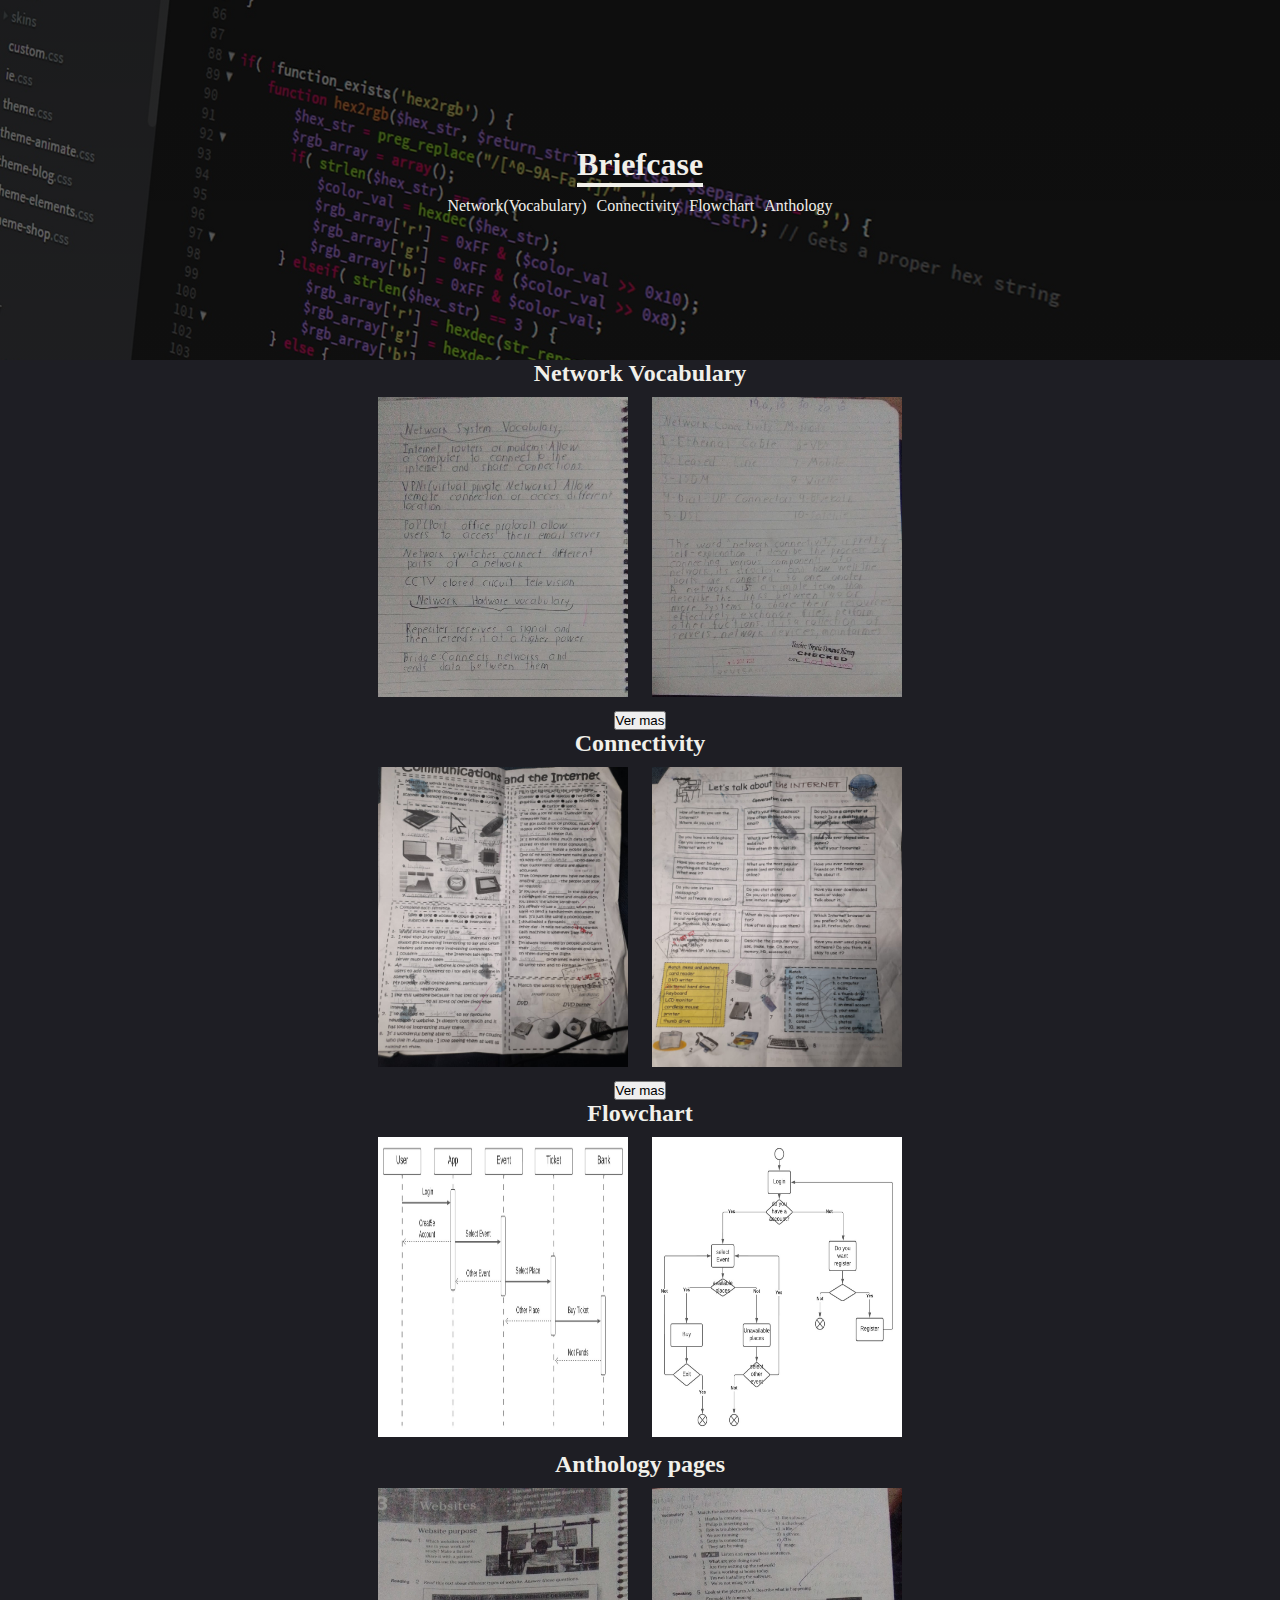
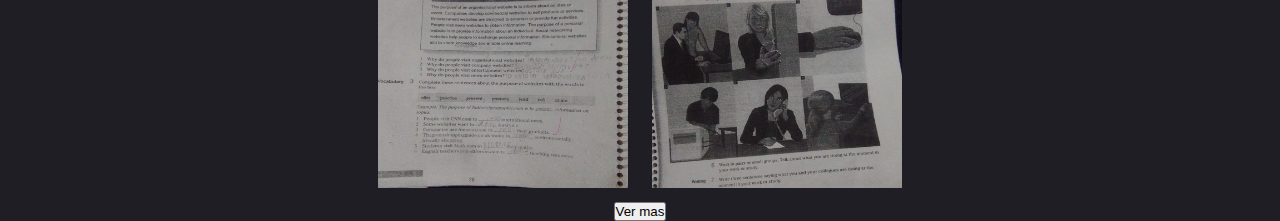
==== index.html @ 87aaf89b "first" ====
<!DOCTYPE html>
<html lang="es">
<head>
    <meta charset="UTF-8">
    <meta http-equiv="X-UA-Compatible" content="IE=edge">
    <meta name="viewport" content="width=device-width, initial-scale=1.0">
    <link rel="stylesheet" href="stylel.css">
    <title>Briefcase</title>
</head>
<body>
    <header class="encabezado">
        <h1>Briefcase</h1>
        <nav class="nav-menu">
            <ul>
                <li><a href="">Network(Vocabulary)</a></li>
                <li><a href="">Connectivity</a></li>
                <li><a href="">Flowchart</a></li>
                <li><a href="">Anthology</a></li>
            </ul>
        </nav>
    </header>
    <main>
        <div class="contenedor">
            <h2>Network Vocabulary</h2>
            <div class="images">
                <img src="./imagenes/WhatsApp Image 2022-11-26 at 10.19.42 PM.jpeg" alt="Network">
                <img src="./imagenes/WhatsApp Image 2022-11-26 at 10.19.43 PM (1).jpeg" alt="Network">
            </div>
            <button>Ver mas</button>
        </div>
        <div class="contenedor">
            <h2>Connectivity</h2>
            <div class="images">
                <img src="./imagenes/WhatsApp Image 2022-11-26 at 10.23.23 PM.jpeg" alt="Connectivity">
                <img src="./imagenes/WhatsApp Image 2022-11-26 at 10.23.24 PM.jpeg" alt="Connectivity">
            </div>
            <button>Ver mas</button>
        </div>
        <div class="contenedor">
            <h2>Flowchart</h2>
            <div class="images">
                <img src="./imagenes/WhatsApp Image 2022-11-26 at 9.37.47 PM (1).jpeg" alt="Flowchart">
                <img src="./imagenes/WhatsApp Image 2022-11-26 at 9.37.47 PM.jpeg" alt="Flowchart">
            </div>
        </div>
        <div class="contenedor">
            <h2>Anthology pages</h2>
            <div class="images">
                <img src="./imagenes/WhatsApp Image 2022-11-26 at 10.17.28 PM.jpeg" alt="Anthology">
                <img src="./imagenes/technology-wl-1066093-pxhere.com.jpg" alt="Anthology">
            </div>
            <button>Ver mas</button>
        </div>    
    </main>
</body>
</html>
---- stylel.css ----
:root{
    --black: #1E1E24;
    --celeste: #07A0C3;
    --azul: #004FFF;
    --gris: #E0DDCF;
    --blaco: #F1F0EA;
}
*{
    margin: 0;
    padding: 0;
    box-sizing: border-box;
}
body{
    background-color: var(--black);
    color: var(--blaco);
}
header{
    display: flex;
    flex-direction: column;
    justify-content: center;
    align-items: center;
    height: 40vh;
    background: linear-gradient(0deg, rgba(0, 0, 0, 0.575),rgba(0, 0, 0, 0.623)), url(./imagenes/technology-web-line-biology-coding-html-1066093-pxhere.com.jpg);
    background-position: center;
    background-size: cover;
    color: var(--blaco);
}
header ul{
    display: flex;
    align-items: center;
    justify-content: center;
    flex-wrap: wrap;
}
header ul li{
    list-style: none;
}
header ul li a{
    text-decoration: none;
    color: var(--blaco);
    margin: 5px;
}
header h1{
    border-bottom: 4px solid var(--blaco);
    font-size: 2em;
    margin-bottom: 10px;
}
img{
    width: 250px;
    height: 300px;
    margin: 10px;
    border: none;
    transition: all .5s;
}
img:hover{
    box-shadow: 1px 1px 4px 0 var(--azul);
}
.contenedor{
    display: flex;
    flex-direction: column;
    justify-content: center;
    align-items: center;
}
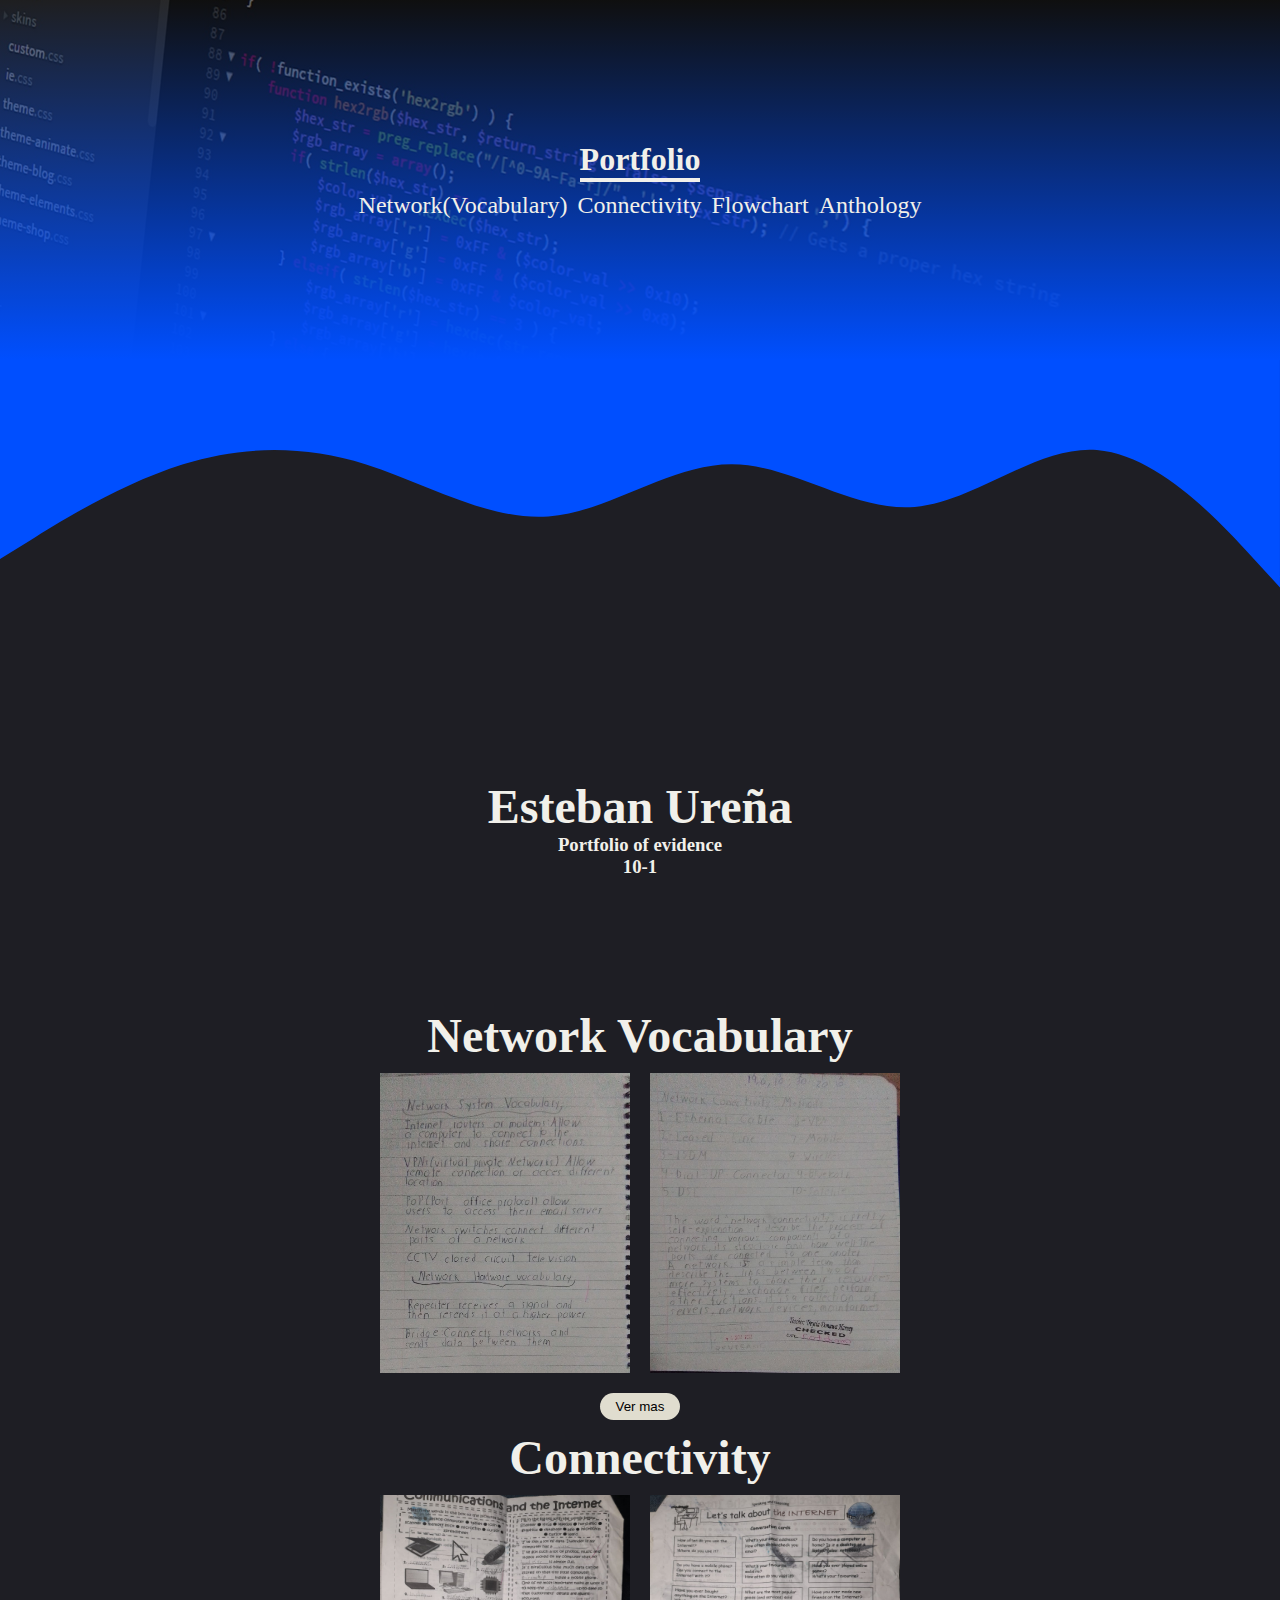
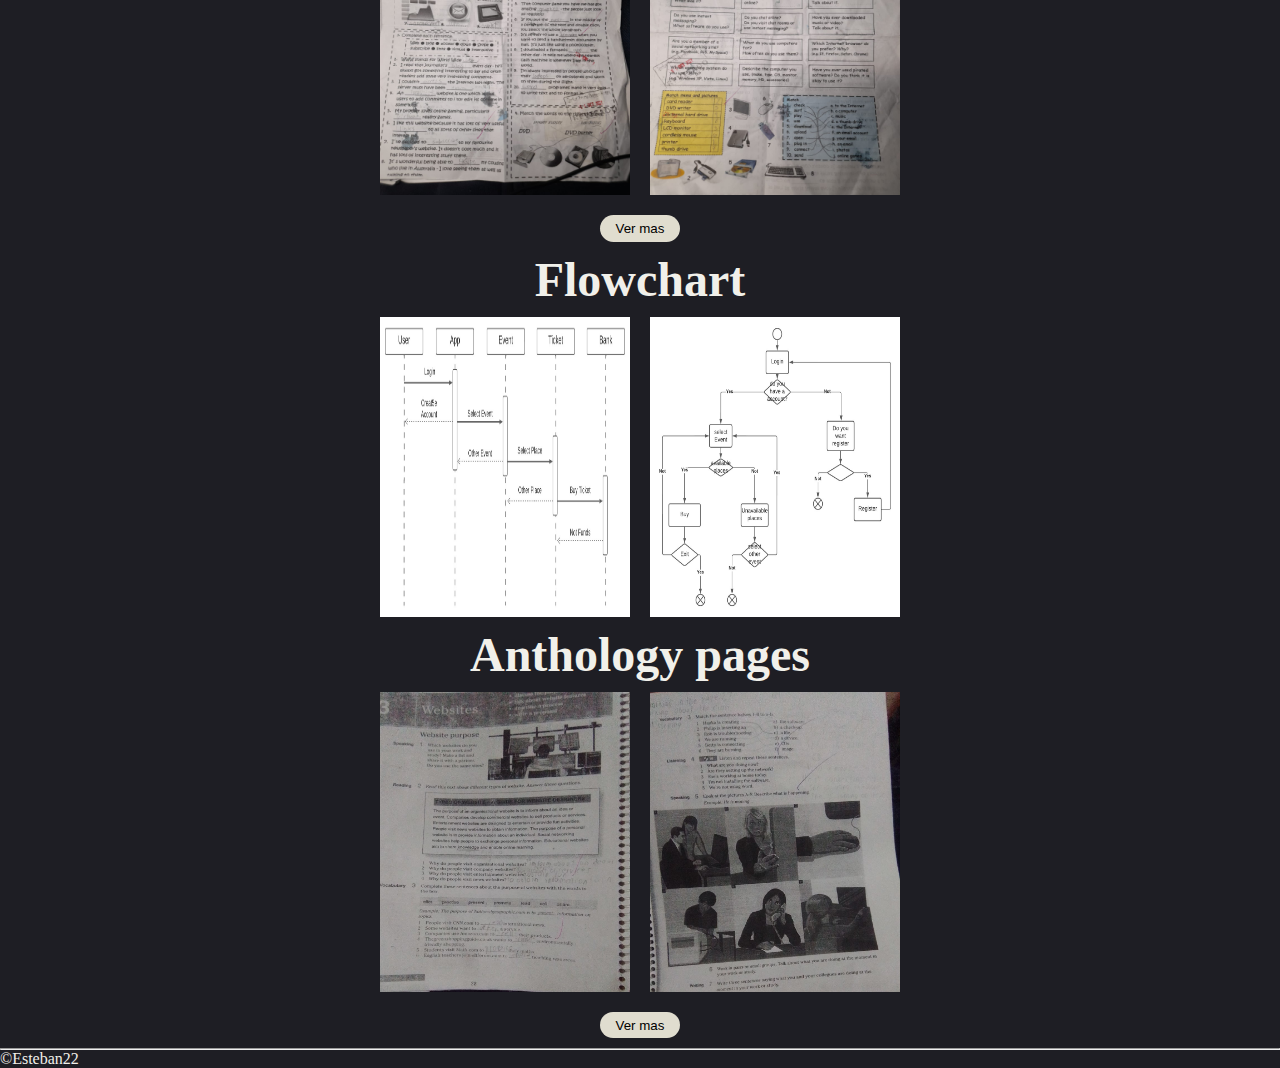
==== commit 00960622: "Second" ====
--- a/index.html
+++ b/index.html
@@ -5,11 +5,11 @@
     <meta http-equiv="X-UA-Compatible" content="IE=edge">
     <meta name="viewport" content="width=device-width, initial-scale=1.0">
     <link rel="stylesheet" href="stylel.css">
-    <title>Briefcase</title>
+    <title>Portfolio</title>
 </head>
 <body>
     <header class="encabezado">
-        <h1>Briefcase</h1>
+        <h1><a href="./index.html">Portfolio</a></h1>
         <nav class="nav-menu">
             <ul>
                 <li><a href="">Network(Vocabulary)</a></li>
@@ -19,38 +19,50 @@
             </ul>
         </nav>
     </header>
+    <svg xmlns="http://www.w3.org/2000/svg" viewBox="0 0 1440 320">
+        <path fill="#004FFF" fill-opacity="1" d="M0,224L34.3,202.7C68.6,181,137,139,206,117.3C274.3,96,343,96,411,117.3C480,139,549,181,617,176C685.7,171,754,117,823,117.3C891.4,117,960,171,1029,165.3C1097.1,160,1166,96,1234,101.3C1302.9,107,1371,181,1406,218.7L1440,256L1440,0L1405.7,0C1371.4,0,1303,0,1234,0C1165.7,0,1097,0,1029,0C960,0,891,0,823,0C754.3,0,686,0,617,0C548.6,0,480,0,411,0C342.9,0,274,0,206,0C137.1,0,69,0,34,0L0,0Z"></path>
+      </svg>
     <main>
+        <div class="perfil">
+            <h2 class="sub-title">Esteban Ureña</h2>
+            <h3>Portfolio of evidence</h3>
+            <h3>10-1</h3>
+        </div>
         <div class="contenedor">
-            <h2>Network Vocabulary</h2>
+            <h2 class="sub-title">Network Vocabulary</h2>
             <div class="images">
                 <img src="./imagenes/WhatsApp Image 2022-11-26 at 10.19.42 PM.jpeg" alt="Network">
                 <img src="./imagenes/WhatsApp Image 2022-11-26 at 10.19.43 PM (1).jpeg" alt="Network">
             </div>
-            <button>Ver mas</button>
+            <button class="botones">Ver mas</button>
         </div>
         <div class="contenedor">
-            <h2>Connectivity</h2>
+            <h2 class="sub-title">Connectivity</h2>
             <div class="images">
                 <img src="./imagenes/WhatsApp Image 2022-11-26 at 10.23.23 PM.jpeg" alt="Connectivity">
                 <img src="./imagenes/WhatsApp Image 2022-11-26 at 10.23.24 PM.jpeg" alt="Connectivity">
             </div>
-            <button>Ver mas</button>
+            <button class="botones">Ver mas</button>
         </div>
         <div class="contenedor">
-            <h2>Flowchart</h2>
+            <h2 class="sub-title">Flowchart</h2>
             <div class="images">
                 <img src="./imagenes/WhatsApp Image 2022-11-26 at 9.37.47 PM (1).jpeg" alt="Flowchart">
                 <img src="./imagenes/WhatsApp Image 2022-11-26 at 9.37.47 PM.jpeg" alt="Flowchart">
             </div>
         </div>
         <div class="contenedor">
-            <h2>Anthology pages</h2>
+            <h2 class="sub-title">Anthology pages</h2>
             <div class="images">
                 <img src="./imagenes/WhatsApp Image 2022-11-26 at 10.17.28 PM.jpeg" alt="Anthology">
                 <img src="./imagenes/technology-wl-1066093-pxhere.com.jpg" alt="Anthology">
             </div>
-            <button>Ver mas</button>
+            <button class="botones">Ver mas</button>
         </div>    
     </main>
+    <footer>
+        <hr>
+        <p>&copy;Esteban22</p>
+    </footer>
 </body>
 </html>--- a/stylel.css
+++ b/stylel.css
@@ -20,9 +20,13 @@
     justify-content: center;
     align-items: center;
     height: 40vh;
-    background: linear-gradient(0deg, rgba(0, 0, 0, 0.575),rgba(0, 0, 0, 0.623)), url(./imagenes/technology-web-line-biology-coding-html-1066093-pxhere.com.jpg);
+    background: linear-gradient(0deg, var(--azul), rgba(0, 0, 0, 0.575)), url(./imagenes/technology-web-line-biology-coding-html-1066093-pxhere.com.jpg);
     background-position: center;
     background-size: cover;
+    color: var(--blaco);
+}
+header h1 a{
+    text-decoration: none;
     color: var(--blaco);
 }
 header ul{
@@ -38,6 +42,11 @@
     text-decoration: none;
     color: var(--blaco);
     margin: 5px;
+    font-size: 1.5em;
+    transition: all 1s;
+}
+header ul li a:hover{
+    text-decoration: underline;
 }
 header h1{
     border-bottom: 4px solid var(--blaco);
@@ -52,11 +61,46 @@
     transition: all .5s;
 }
 img:hover{
-    box-shadow: 1px 1px 4px 0 var(--azul);
+    position: relative;
+    z-index: 50;
+    width: 350px;
+    height: 400px;
 }
 .contenedor{
     display: flex;
     flex-direction: column;
     justify-content: center;
     align-items: center;
-}+}
+.images{
+    display: flex;
+    flex-wrap: wrap;
+    justify-content: center;
+    align-items: center;
+}
+.botones{
+    background-color: var(--gris);
+    border: none;
+    border-radius: 16px;
+    width: 6em;
+    height: 2em;
+    transition: all .5s;
+    margin: 10px;
+}
+.botones:hover{
+    background-color: var(--celeste);
+    color: var(--blaco);
+    box-shadow: 1px 1px 2px 0 var(--azul);
+}
+.sub-title{
+    font-size: 3em;
+    text-align: center;
+}
+.perfil{
+    display: flex;
+    flex-direction: column;
+    justify-content: center;
+    align-items: center;
+    height: 40vh;
+}
+
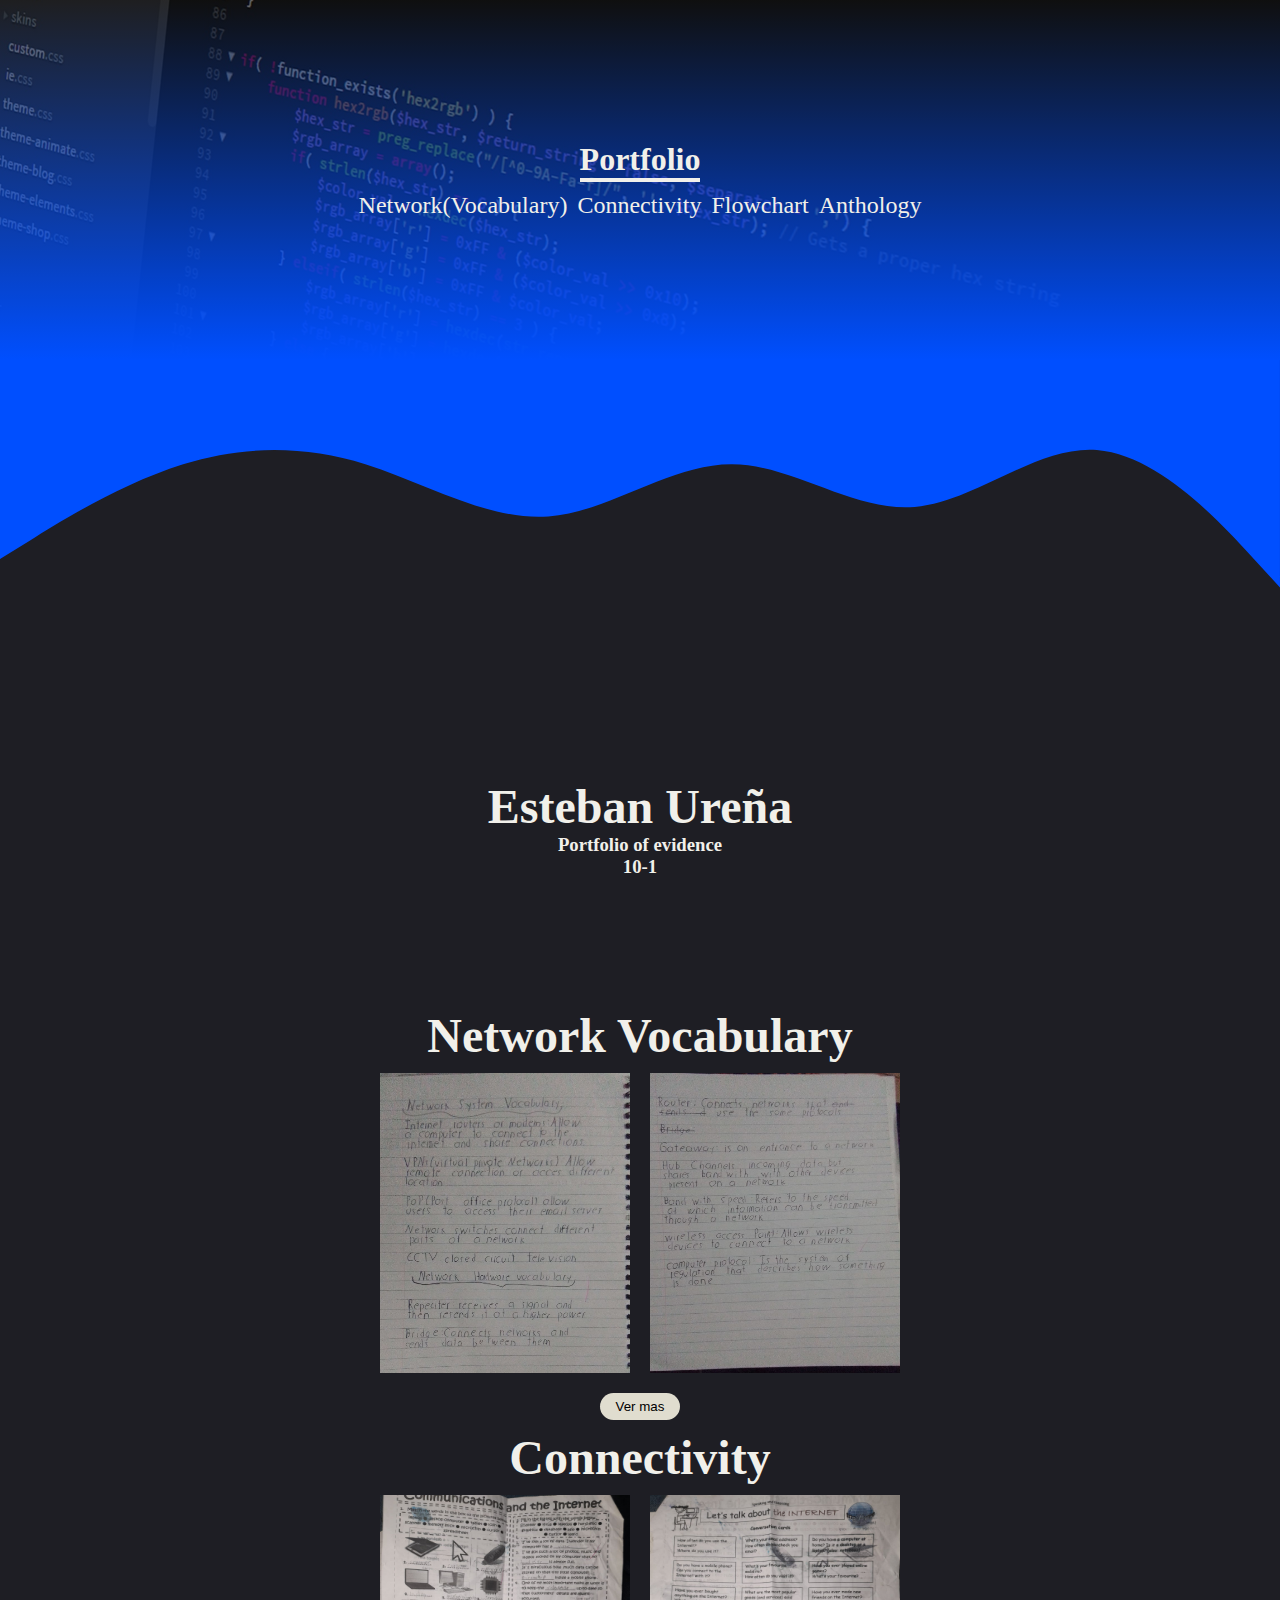
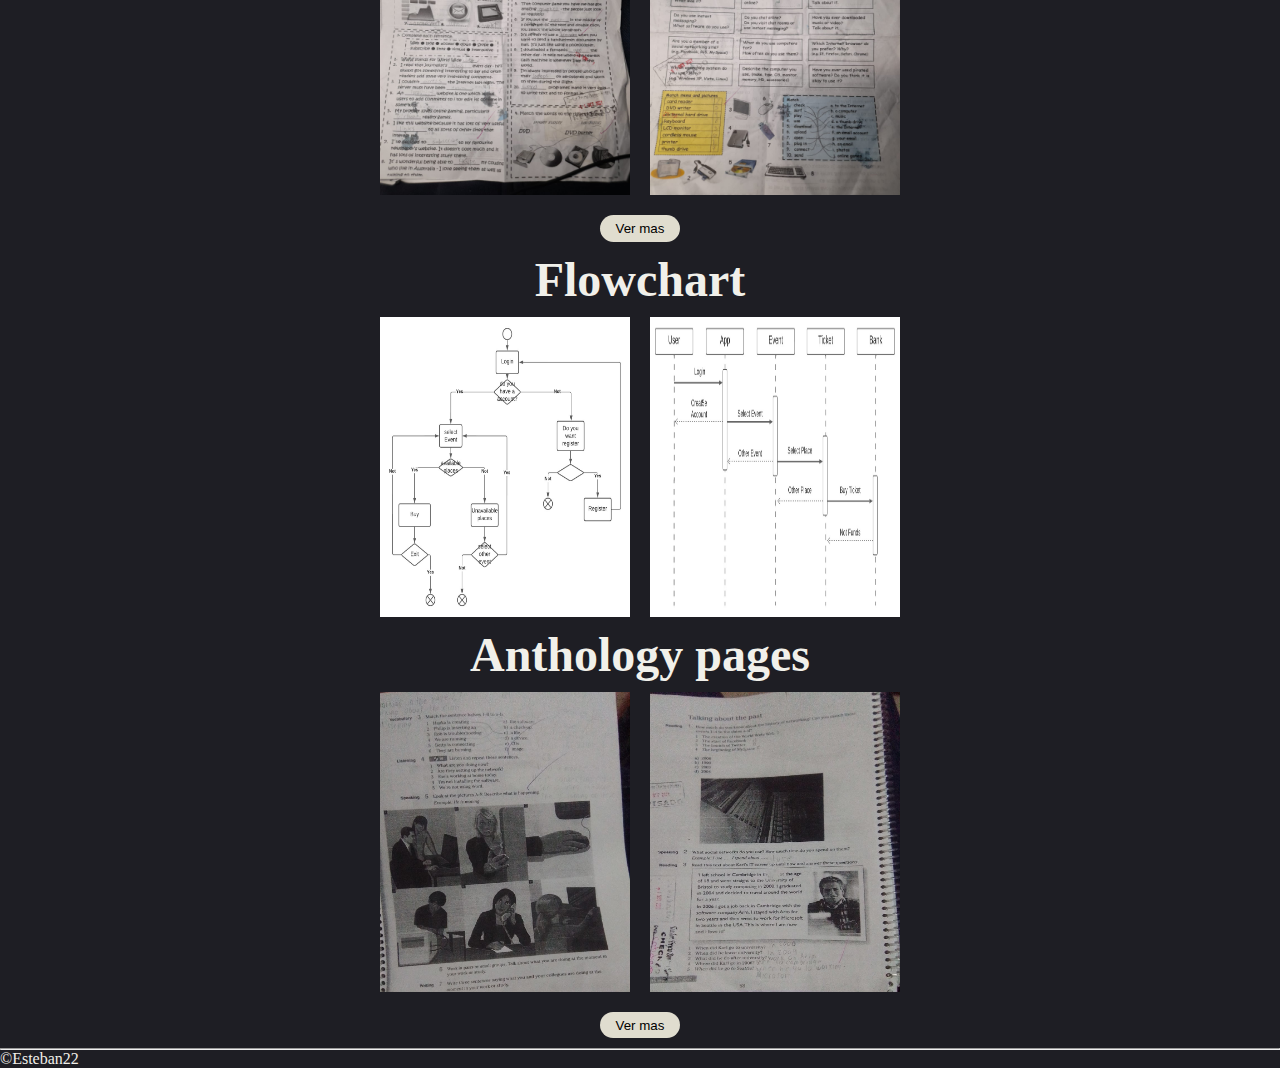
==== commit 684441b1: "third" ====
--- a/index.html
+++ b/index.html
@@ -12,16 +12,16 @@
         <h1><a href="./index.html">Portfolio</a></h1>
         <nav class="nav-menu">
             <ul>
-                <li><a href="">Network(Vocabulary)</a></li>
-                <li><a href="">Connectivity</a></li>
-                <li><a href="">Flowchart</a></li>
-                <li><a href="">Anthology</a></li>
+                <li><a href="./html/network.html">Network(Vocabulary)</a></li>
+                <li><a href="./html/conectividad.html">Connectivity</a></li>
+                <li><a href="#diagramas">Flowchart</a></li>
+                <li><a href="./html/antologia.html">Anthology</a></li>
             </ul>
         </nav>
     </header>
     <svg xmlns="http://www.w3.org/2000/svg" viewBox="0 0 1440 320">
         <path fill="#004FFF" fill-opacity="1" d="M0,224L34.3,202.7C68.6,181,137,139,206,117.3C274.3,96,343,96,411,117.3C480,139,549,181,617,176C685.7,171,754,117,823,117.3C891.4,117,960,171,1029,165.3C1097.1,160,1166,96,1234,101.3C1302.9,107,1371,181,1406,218.7L1440,256L1440,0L1405.7,0C1371.4,0,1303,0,1234,0C1165.7,0,1097,0,1029,0C960,0,891,0,823,0C754.3,0,686,0,617,0C548.6,0,480,0,411,0C342.9,0,274,0,206,0C137.1,0,69,0,34,0L0,0Z"></path>
-      </svg>
+    </svg>
     <main>
         <div class="perfil">
             <h2 class="sub-title">Esteban Ureña</h2>
@@ -31,38 +31,39 @@
         <div class="contenedor">
             <h2 class="sub-title">Network Vocabulary</h2>
             <div class="images">
-                <img src="./imagenes/WhatsApp Image 2022-11-26 at 10.19.42 PM.jpeg" alt="Network">
-                <img src="./imagenes/WhatsApp Image 2022-11-26 at 10.19.43 PM (1).jpeg" alt="Network">
+                <img src="./imagenes/Network.jpeg" alt="Network">
+                <img src="./imagenes/Network1.jpeg" alt="Network">
             </div>
-            <button class="botones">Ver mas</button>
+            <button class="botones" id="net">Ver mas</button>
         </div>
         <div class="contenedor">
             <h2 class="sub-title">Connectivity</h2>
             <div class="images">
-                <img src="./imagenes/WhatsApp Image 2022-11-26 at 10.23.23 PM.jpeg" alt="Connectivity">
-                <img src="./imagenes/WhatsApp Image 2022-11-26 at 10.23.24 PM.jpeg" alt="Connectivity">
+                <img src="./imagenes/Conectivity.jpeg" alt="Connectivity">
+                <img src="./imagenes/COnecticidada.jpeg" alt="Connectivity">
             </div>
-            <button class="botones">Ver mas</button>
+            <button class="botones" id="conec">Ver mas</button>
         </div>
-        <div class="contenedor">
+        <div class="contenedor" id="diagramas">
             <h2 class="sub-title">Flowchart</h2>
             <div class="images">
-                <img src="./imagenes/WhatsApp Image 2022-11-26 at 9.37.47 PM (1).jpeg" alt="Flowchart">
-                <img src="./imagenes/WhatsApp Image 2022-11-26 at 9.37.47 PM.jpeg" alt="Flowchart">
+                <img src="./imagenes/Diagrama.jpeg" alt="Flowchart">
+                <img src="./imagenes/Diagrama2.jpeg" alt="Flowchart">
             </div>
         </div>
         <div class="contenedor">
             <h2 class="sub-title">Anthology pages</h2>
             <div class="images">
-                <img src="./imagenes/WhatsApp Image 2022-11-26 at 10.17.28 PM.jpeg" alt="Anthology">
-                <img src="./imagenes/technology-wl-1066093-pxhere.com.jpg" alt="Anthology">
+                <img src="./imagenes/Antologia.jpg" alt="Anthology">
+                <img src="./imagenes/Antologia1.jpeg" alt="Anthology">
             </div>
-            <button class="botones">Ver mas</button>
+            <button class="botones" id="anto">Ver mas</button>
         </div>    
     </main>
     <footer>
         <hr>
         <p>&copy;Esteban22</p>
     </footer>
+    <script src="./main.js"></script>
 </body>
 </html>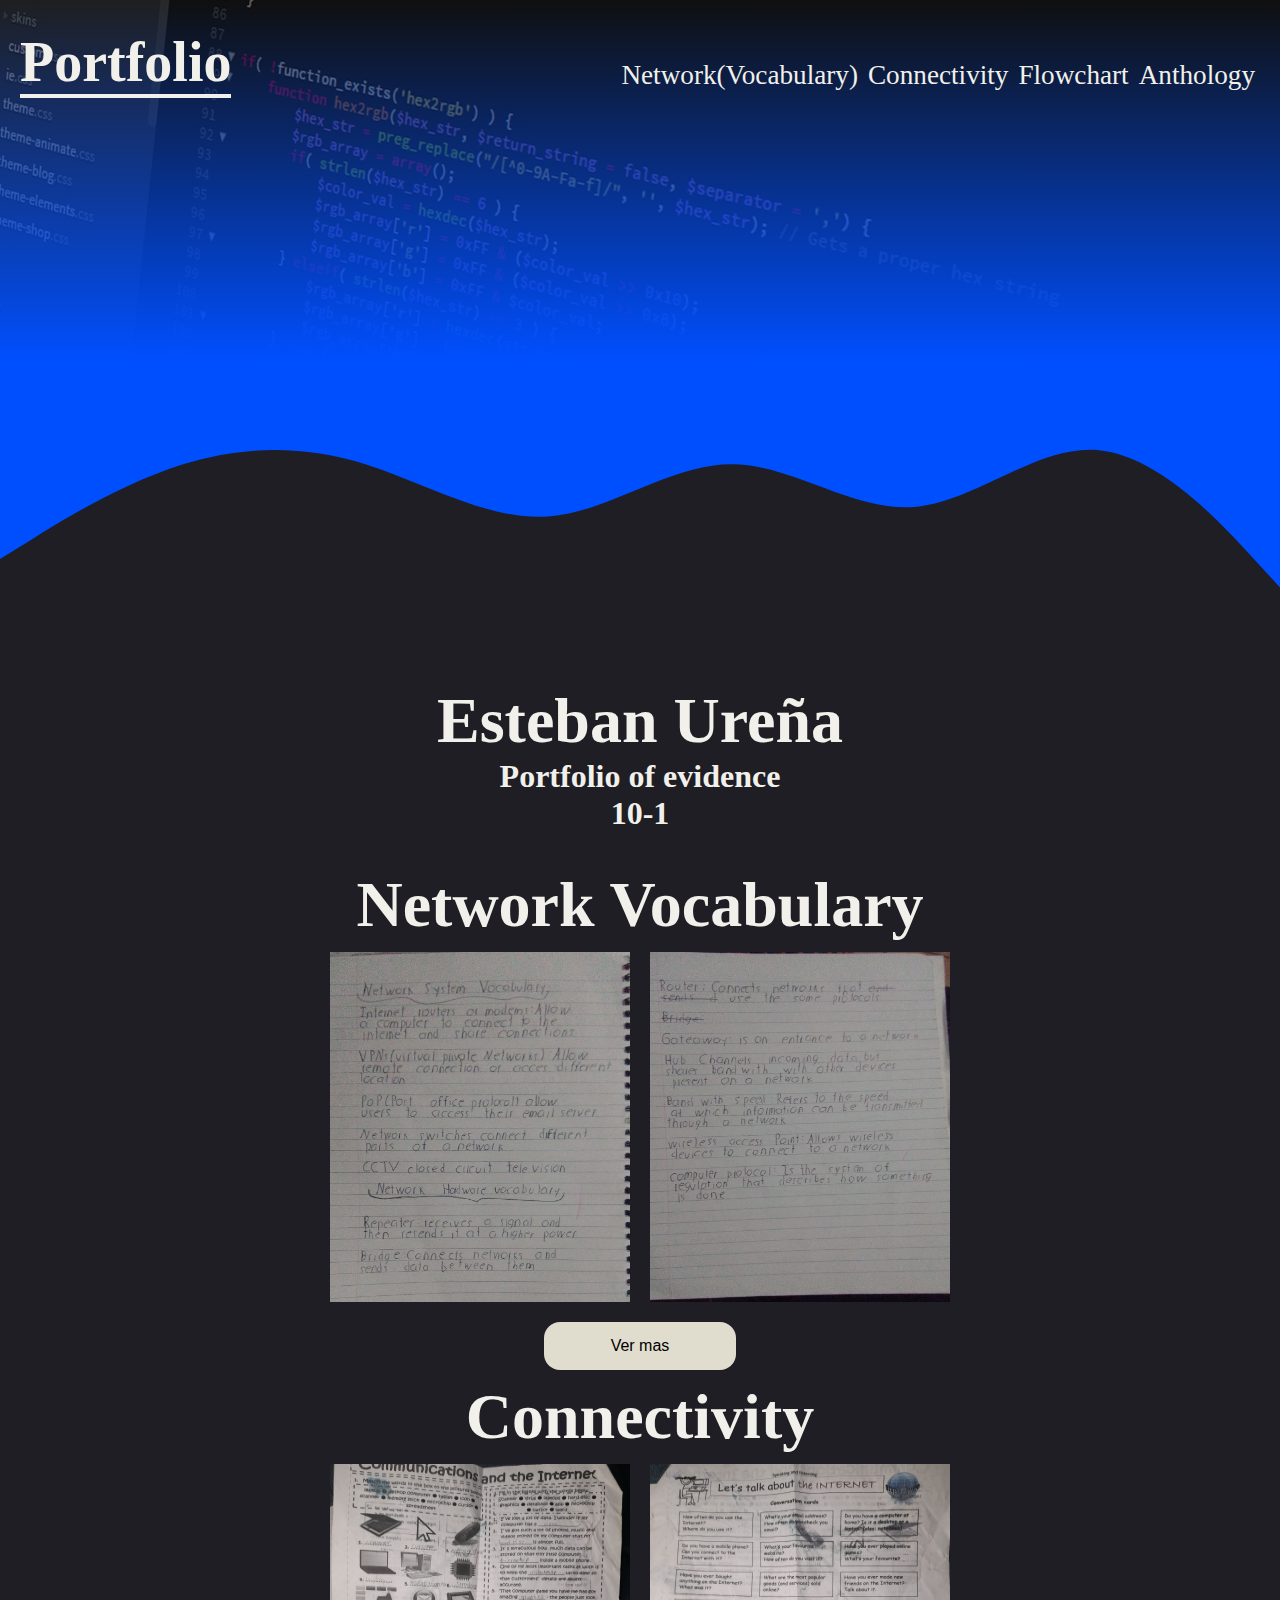
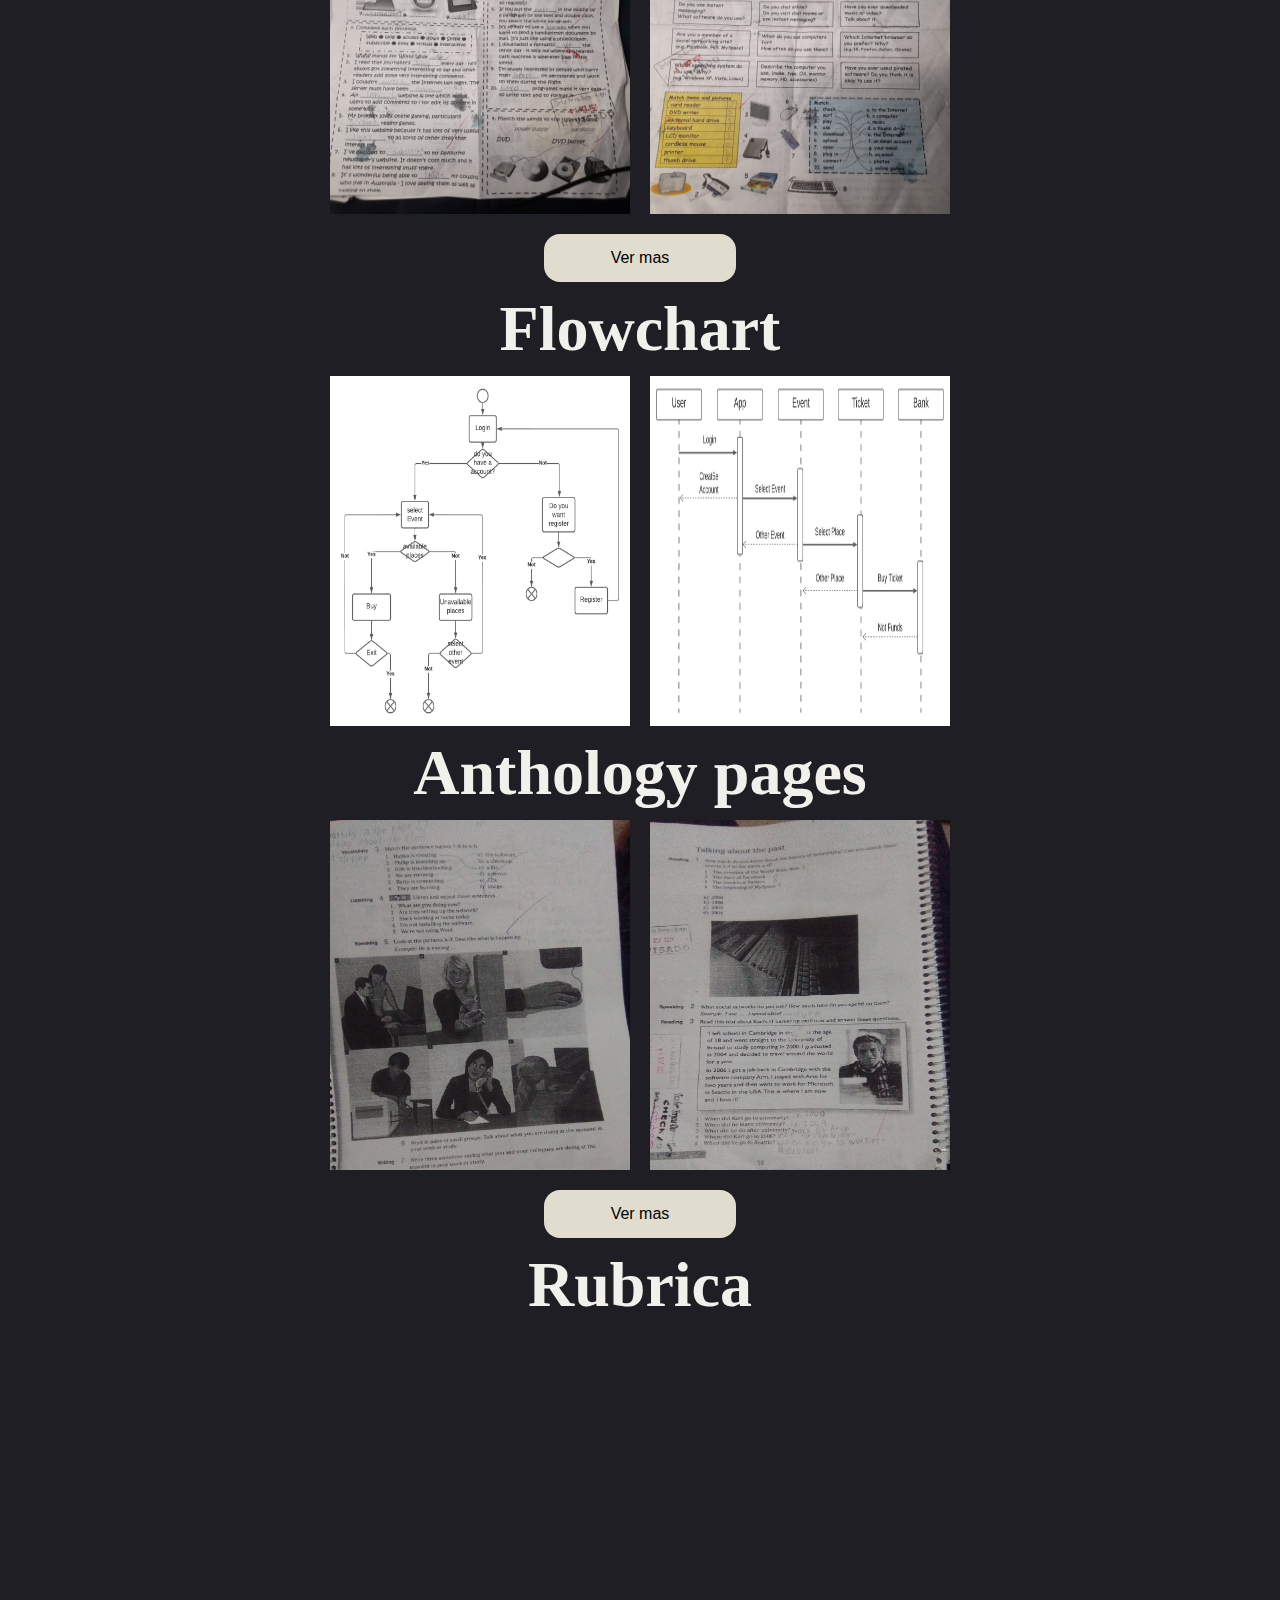
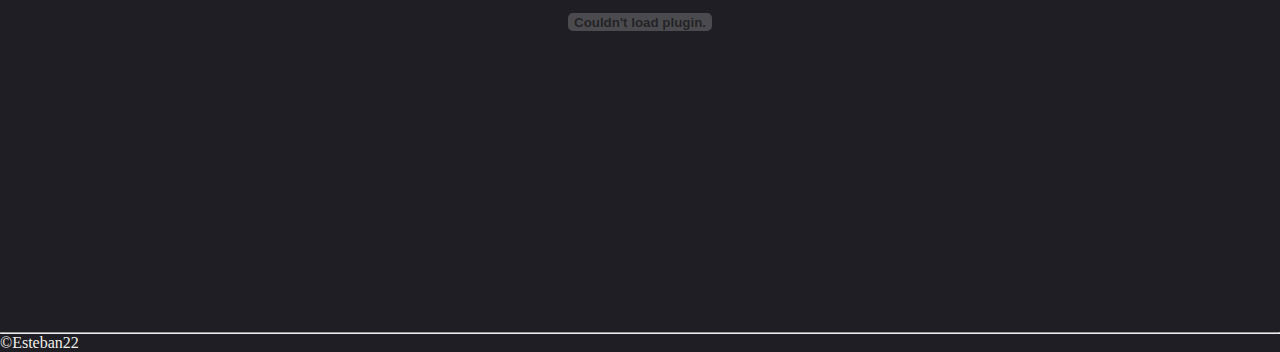
==== commit 7acd79f3: "Four" ====
--- a/index.html
+++ b/index.html
@@ -58,6 +58,10 @@
                 <img src="./imagenes/Antologia1.jpeg" alt="Anthology">
             </div>
             <button class="botones" id="anto">Ver mas</button>
+        </div>
+        <div class="rubrica">
+            <h2 class="sub-title">Rubrica</h2>
+            <embed src="./pdf/desarrollo-web-10.pdf" type="application/pdf" width="70%" height="600px" />
         </div>    
     </main>
     <footer>
--- a/stylel.css
+++ b/stylel.css
@@ -9,6 +9,9 @@
     margin: 0;
     padding: 0;
     box-sizing: border-box;
+}
+html{
+    scroll-behavior: smooth;
 }
 body{
     background-color: var(--black);
@@ -84,13 +87,13 @@
     border-radius: 16px;
     width: 6em;
     height: 2em;
-    transition: all .5s;
+    transition: all 1s;
     margin: 10px;
 }
 .botones:hover{
     background-color: var(--celeste);
     color: var(--blaco);
-    box-shadow: 1px 1px 2px 0 var(--azul);
+    box-shadow: 1px 1px 4px 0 var(--azul);
 }
 .sub-title{
     font-size: 3em;
@@ -103,4 +106,55 @@
     align-items: center;
     height: 40vh;
 }
-
+.rubrica{
+    display: flex;
+    flex-direction: column;
+    justify-content: center;
+    align-items: center;
+    margin-bottom: 10px;
+}
+@media (min-width: 800px) {
+    header{
+        height: 40vh;
+        flex-direction: initial;
+        justify-content: space-between;
+        align-items: flex-start;
+    }
+    header h1{
+        position: relative;
+        font-size: 3.5em;
+        top: 30px;
+        left: 20px;
+    }
+    header ul{
+        position: relative;
+        top: 60px;
+        right: 20px;
+    }
+    header ul li a{
+        font-size: 1.7em;
+    }
+    .perfil{
+        margin: 20px 0;
+        height: 20vh;
+    }
+    .perfil h3{
+        font-size: 2em;
+    }
+    .sub-title{
+        font-size: 4em;
+    }
+    img{
+        width: 300px;
+        height: 350px;
+    }
+    img:hover{
+        width: 400px;
+        height: 450px;
+    }
+    .botones{
+        width: 12em;
+        height: 3em;
+        font-size: 1em;
+    }
+}
